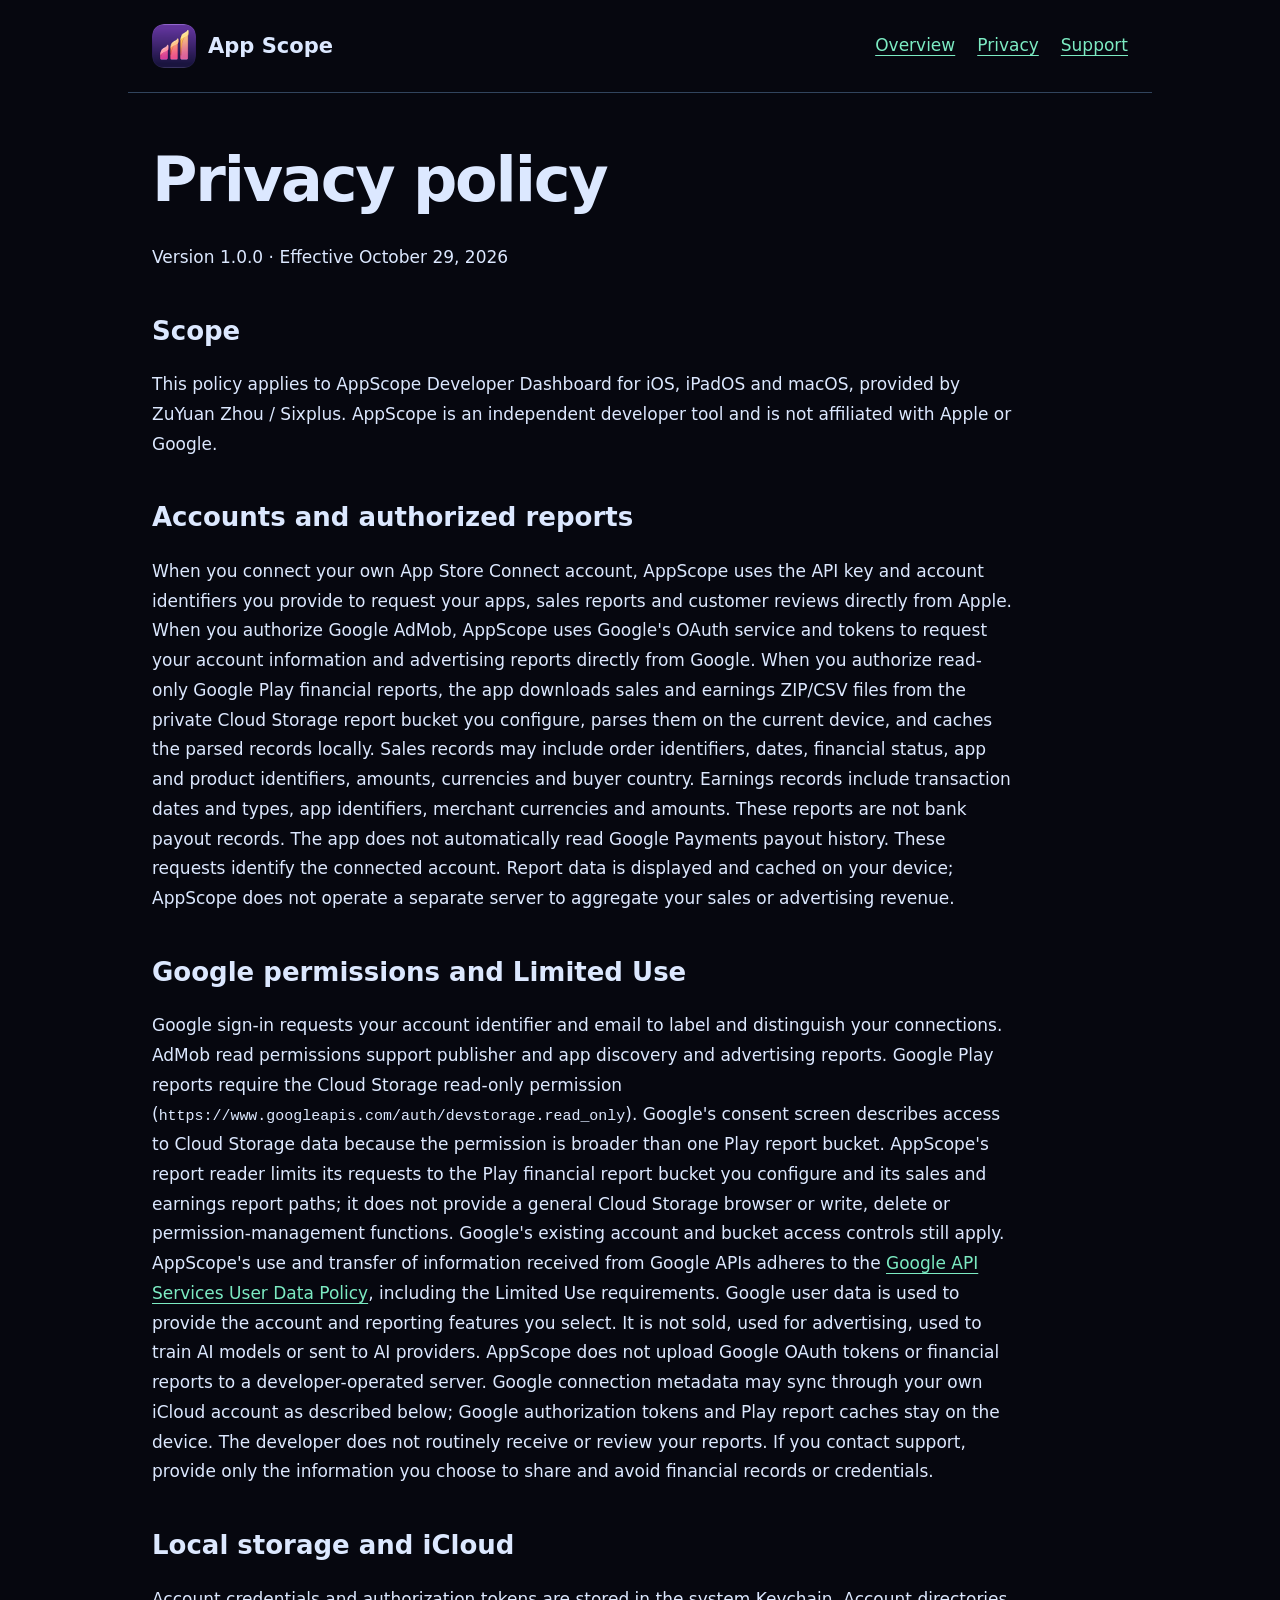
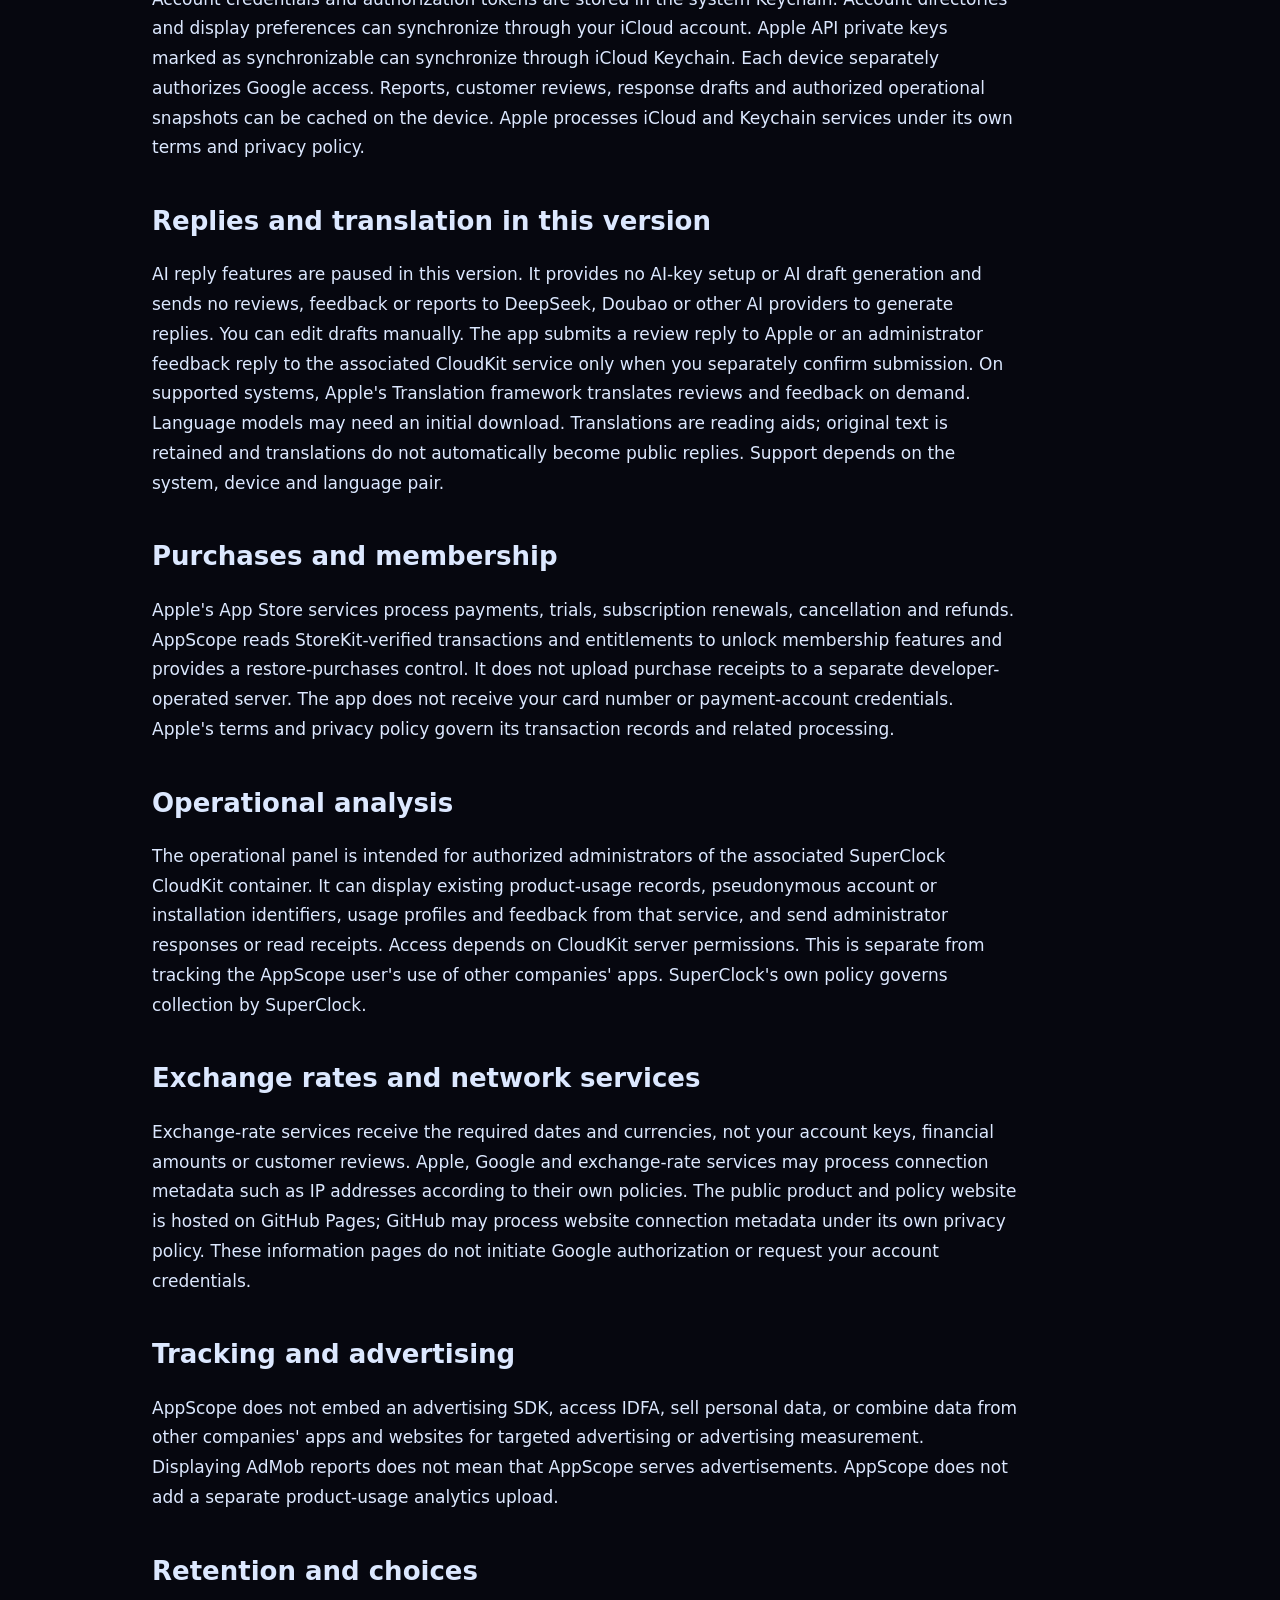
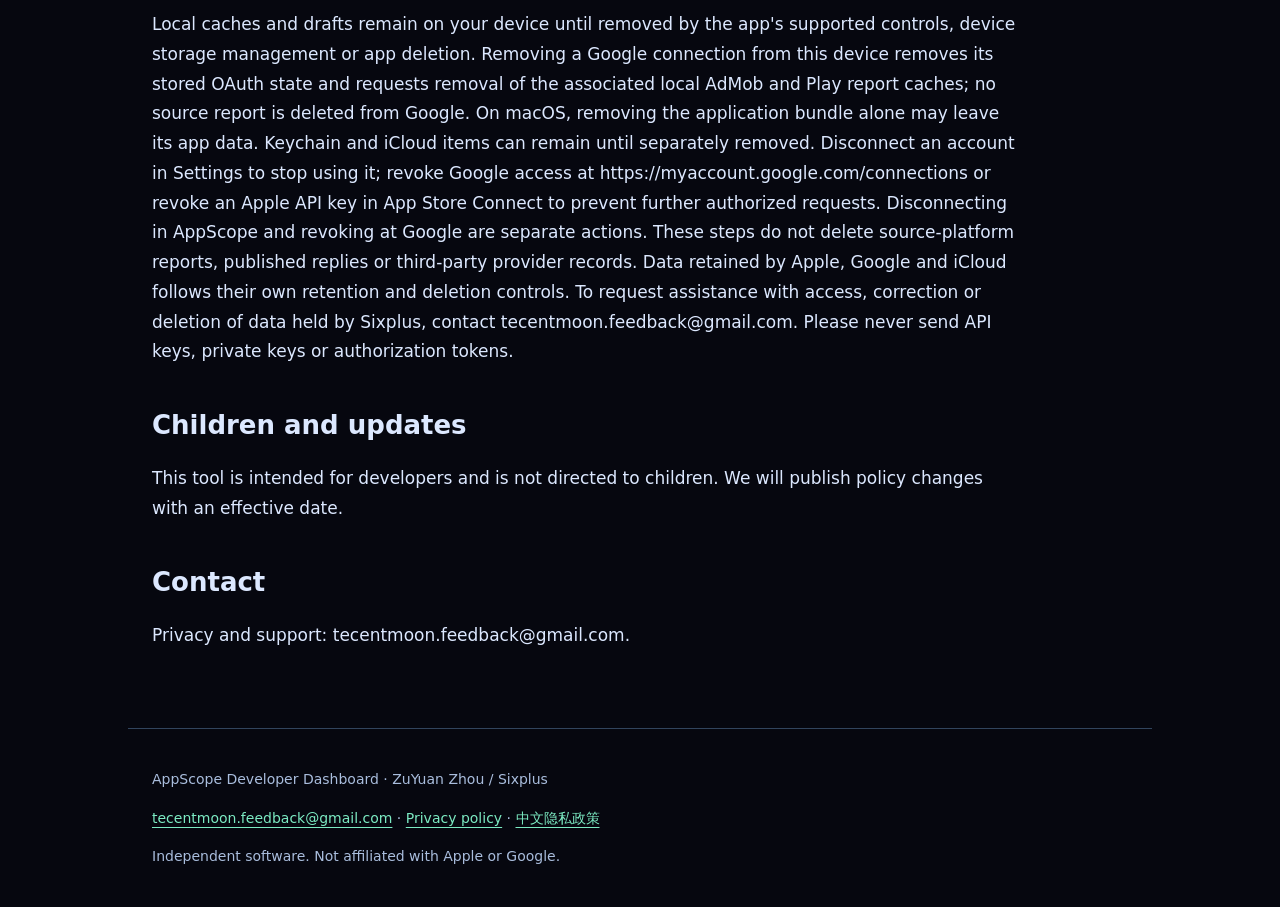
==== privacy/index.html @ 75b71435 "发布 App Scope 产品与 OAuth 隐私支持资料 独立静态站点说明 Apple、AdMob、Play 报表功能，披露只读权限、设备端数据、Limited Use 与撤回方式。包含中英文政策及" ====
<!doctype html>
<html lang="en"><head><meta charset="utf-8">
<meta name="viewport" content="width=device-width,initial-scale=1">
<title>Privacy policy · App Scope</title>
<meta name="description" content="App Scope by ZuYuan Zhou / Sixplus: developer reports, Google permissions, privacy and support.">
<link rel="canonical" href="https://appscope.zhouzuyuan.cn/privacy/">
<link rel="icon" href="/icon.png">
<link rel="stylesheet" href="/style.css"></head>
<body><a class="skip" href="#main">Skip to content</a>
<header><a class="brand" href="/"><img src="/icon.png" alt="" width="44" height="44">App Scope</a>
<nav aria-label="Main navigation"><a href="/">Overview</a><a href="/privacy/">Privacy</a><a href="/support/">Support</a></nav></header>
<main id="main"><h1>Privacy policy</h1><p>Version 1.0.0 · Effective October 29, 2026</p>
<h2>Scope</h2>
<p>This policy applies to AppScope Developer Dashboard for iOS, iPadOS and macOS, provided by ZuYuan Zhou / Sixplus. AppScope is an independent developer tool and is not affiliated with Apple or Google.</p>
<h2>Accounts and authorized reports</h2>
<p>When you connect your own App Store Connect account, AppScope uses the API key and account identifiers you provide to request your apps, sales reports and customer reviews directly from Apple. When you authorize Google AdMob, AppScope uses Google&#x27;s OAuth service and tokens to request your account information and advertising reports directly from Google. When you authorize read-only Google Play financial reports, the app downloads sales and earnings ZIP/CSV files from the private Cloud Storage report bucket you configure, parses them on the current device, and caches the parsed records locally. Sales records may include order identifiers, dates, financial status, app and product identifiers, amounts, currencies and buyer country. Earnings records include transaction dates and types, app identifiers, merchant currencies and amounts. These reports are not bank payout records. The app does not automatically read Google Payments payout history. These requests identify the connected account. Report data is displayed and cached on your device; AppScope does not operate a separate server to aggregate your sales or advertising revenue.</p>
<h2>Google permissions and Limited Use</h2>
<p>Google sign-in requests your account identifier and email to label and distinguish your connections. AdMob read permissions support publisher and app discovery and advertising reports. Google Play reports require the Cloud Storage read-only permission (<code>https://www.googleapis.com/auth/devstorage.read_only</code>). Google&#x27;s consent screen describes access to Cloud Storage data because the permission is broader than one Play report bucket. AppScope&#x27;s report reader limits its requests to the Play financial report bucket you configure and its sales and earnings report paths; it does not provide a general Cloud Storage browser or write, delete or permission-management functions. Google&#x27;s existing account and bucket access controls still apply. AppScope&#x27;s use and transfer of information received from Google APIs adheres to the <a href="https://developers.google.com/terms/api-services-user-data-policy">Google API Services User Data Policy</a>, including the Limited Use requirements. Google user data is used to provide the account and reporting features you select. It is not sold, used for advertising, used to train AI models or sent to AI providers. AppScope does not upload Google OAuth tokens or financial reports to a developer-operated server. Google connection metadata may sync through your own iCloud account as described below; Google authorization tokens and Play report caches stay on the device. The developer does not routinely receive or review your reports. If you contact support, provide only the information you choose to share and avoid financial records or credentials.</p>
<h2>Local storage and iCloud</h2>
<p>Account credentials and authorization tokens are stored in the system Keychain. Account directories and display preferences can synchronize through your iCloud account. Apple API private keys marked as synchronizable can synchronize through iCloud Keychain. Each device separately authorizes Google access. Reports, customer reviews, response drafts and authorized operational snapshots can be cached on the device. Apple processes iCloud and Keychain services under its own terms and privacy policy.</p>
<h2>Replies and translation in this version</h2>
<p>AI reply features are paused in this version. It provides no AI-key setup or AI draft generation and sends no reviews, feedback or reports to DeepSeek, Doubao or other AI providers to generate replies. You can edit drafts manually. The app submits a review reply to Apple or an administrator feedback reply to the associated CloudKit service only when you separately confirm submission. On supported systems, Apple&#x27;s Translation framework translates reviews and feedback on demand. Language models may need an initial download. Translations are reading aids; original text is retained and translations do not automatically become public replies. Support depends on the system, device and language pair.</p>
<h2>Purchases and membership</h2>
<p>Apple&#x27;s App Store services process payments, trials, subscription renewals, cancellation and refunds. AppScope reads StoreKit-verified transactions and entitlements to unlock membership features and provides a restore-purchases control. It does not upload purchase receipts to a separate developer-operated server. The app does not receive your card number or payment-account credentials. Apple&#x27;s terms and privacy policy govern its transaction records and related processing.</p>
<h2>Operational analysis</h2>
<p>The operational panel is intended for authorized administrators of the associated SuperClock CloudKit container. It can display existing product-usage records, pseudonymous account or installation identifiers, usage profiles and feedback from that service, and send administrator responses or read receipts. Access depends on CloudKit server permissions. This is separate from tracking the AppScope user&#x27;s use of other companies&#x27; apps. SuperClock&#x27;s own policy governs collection by SuperClock.</p>
<h2>Exchange rates and network services</h2>
<p>Exchange-rate services receive the required dates and currencies, not your account keys, financial amounts or customer reviews. Apple, Google and exchange-rate services may process connection metadata such as IP addresses according to their own policies. The public product and policy website is hosted on GitHub Pages; GitHub may process website connection metadata under its own privacy policy. These information pages do not initiate Google authorization or request your account credentials.</p>
<h2>Tracking and advertising</h2>
<p>AppScope does not embed an advertising SDK, access IDFA, sell personal data, or combine data from other companies&#x27; apps and websites for targeted advertising or advertising measurement. Displaying AdMob reports does not mean that AppScope serves advertisements. AppScope does not add a separate product-usage analytics upload.</p>
<h2>Retention and choices</h2>
<p>Local caches and drafts remain on your device until removed by the app&#x27;s supported controls, device storage management or app deletion. Removing a Google connection from this device removes its stored OAuth state and requests removal of the associated local AdMob and Play report caches; no source report is deleted from Google. On macOS, removing the application bundle alone may leave its app data. Keychain and iCloud items can remain until separately removed. Disconnect an account in Settings to stop using it; revoke Google access at https://myaccount.google.com/connections or revoke an Apple API key in App Store Connect to prevent further authorized requests. Disconnecting in AppScope and revoking at Google are separate actions. These steps do not delete source-platform reports, published replies or third-party provider records. Data retained by Apple, Google and iCloud follows their own retention and deletion controls. To request assistance with access, correction or deletion of data held by Sixplus, contact tecentmoon.feedback@gmail.com. Please never send API keys, private keys or authorization tokens.</p>
<h2>Children and updates</h2>
<p>This tool is intended for developers and is not directed to children. We will publish policy changes with an effective date.</p>
<h2>Contact</h2>
<p>Privacy and support: tecentmoon.feedback@gmail.com.</p></main>
<footer><p>AppScope Developer Dashboard · ZuYuan Zhou / Sixplus</p>
<p><a href="mailto:tecentmoon.feedback@gmail.com">tecentmoon.feedback@gmail.com</a> · <a href="/privacy/">Privacy policy</a> · <a href="/privacy/zh-Hans/" lang="zh-Hans">中文隐私政策</a></p>
<p>Independent software. Not affiliated with Apple or Google.</p></footer></body></html>
---- style.css ----
:root{color-scheme:dark;--bg:#06070f;--panel:#0b1020;--text:#dce8ff;--muted:#a9bddd;--accent:#7cebc3;--border:#31445d}
*{box-sizing:border-box}body{margin:0;background:var(--bg);color:var(--text);font:17px/1.75 system-ui,-apple-system,BlinkMacSystemFont,"Segoe UI",sans-serif}header,main,footer{max-width:1024px;margin:auto;padding:24px}header{display:flex;justify-content:space-between;align-items:center;gap:22px;border-bottom:1px solid var(--border)}.brand{display:flex;align-items:center;gap:12px;font-weight:700;font-size:21px;text-decoration:none;color:var(--text)}.brand img{border-radius:12px}nav{display:flex;gap:22px}a{color:var(--accent);text-underline-offset:4px}a:hover{text-decoration-thickness:2px}a:focus-visible{outline:3px solid #64d2ff;outline-offset:5px}main{padding-top:52px;padding-bottom:60px}h1{font-size:clamp(34px,6vw,62px);line-height:1.13;letter-spacing:-.035em;margin:0 0 28px}h2{font-size:26px;line-height:1.3;margin-top:42px}h3{font-size:20px;line-height:1.4}p{max-width:80ch}p,li{overflow-wrap:anywhere}.lead{font-size:22px;color:var(--muted)}.eyebrow{font-size:12px;letter-spacing:.16em;color:var(--accent);font-weight:700}.actions{display:flex;gap:24px;align-items:center;flex-wrap:wrap;margin:32px 0 52px}.button{display:inline-block;border:1px solid var(--accent);border-radius:10px;padding:10px 18px;text-decoration:none;font-weight:650}.cards{display:grid;grid-template-columns:repeat(3,1fr);gap:16px}.cards article{background:var(--panel);border:1px solid var(--border);padding:22px;border-radius:14px}.cards h3{margin-top:0}.cards p{font-size:16px;color:var(--muted)}code{font-size:.88em;overflow-wrap:anywhere}footer{border-top:1px solid var(--border);color:var(--muted);font-size:14px}.skip{position:absolute;top:-100px;left:16px;background:var(--panel);padding:12px}.skip:focus{top:8px}li{margin-bottom:12px}@media(max-width:650px){header{align-items:flex-start;flex-direction:column}header,main,footer{padding-left:20px;padding-right:20px}nav{gap:24px}.cards{grid-template-columns:1fr}main{padding-top:36px}h2{font-size:24px}.lead{font-size:20px}}
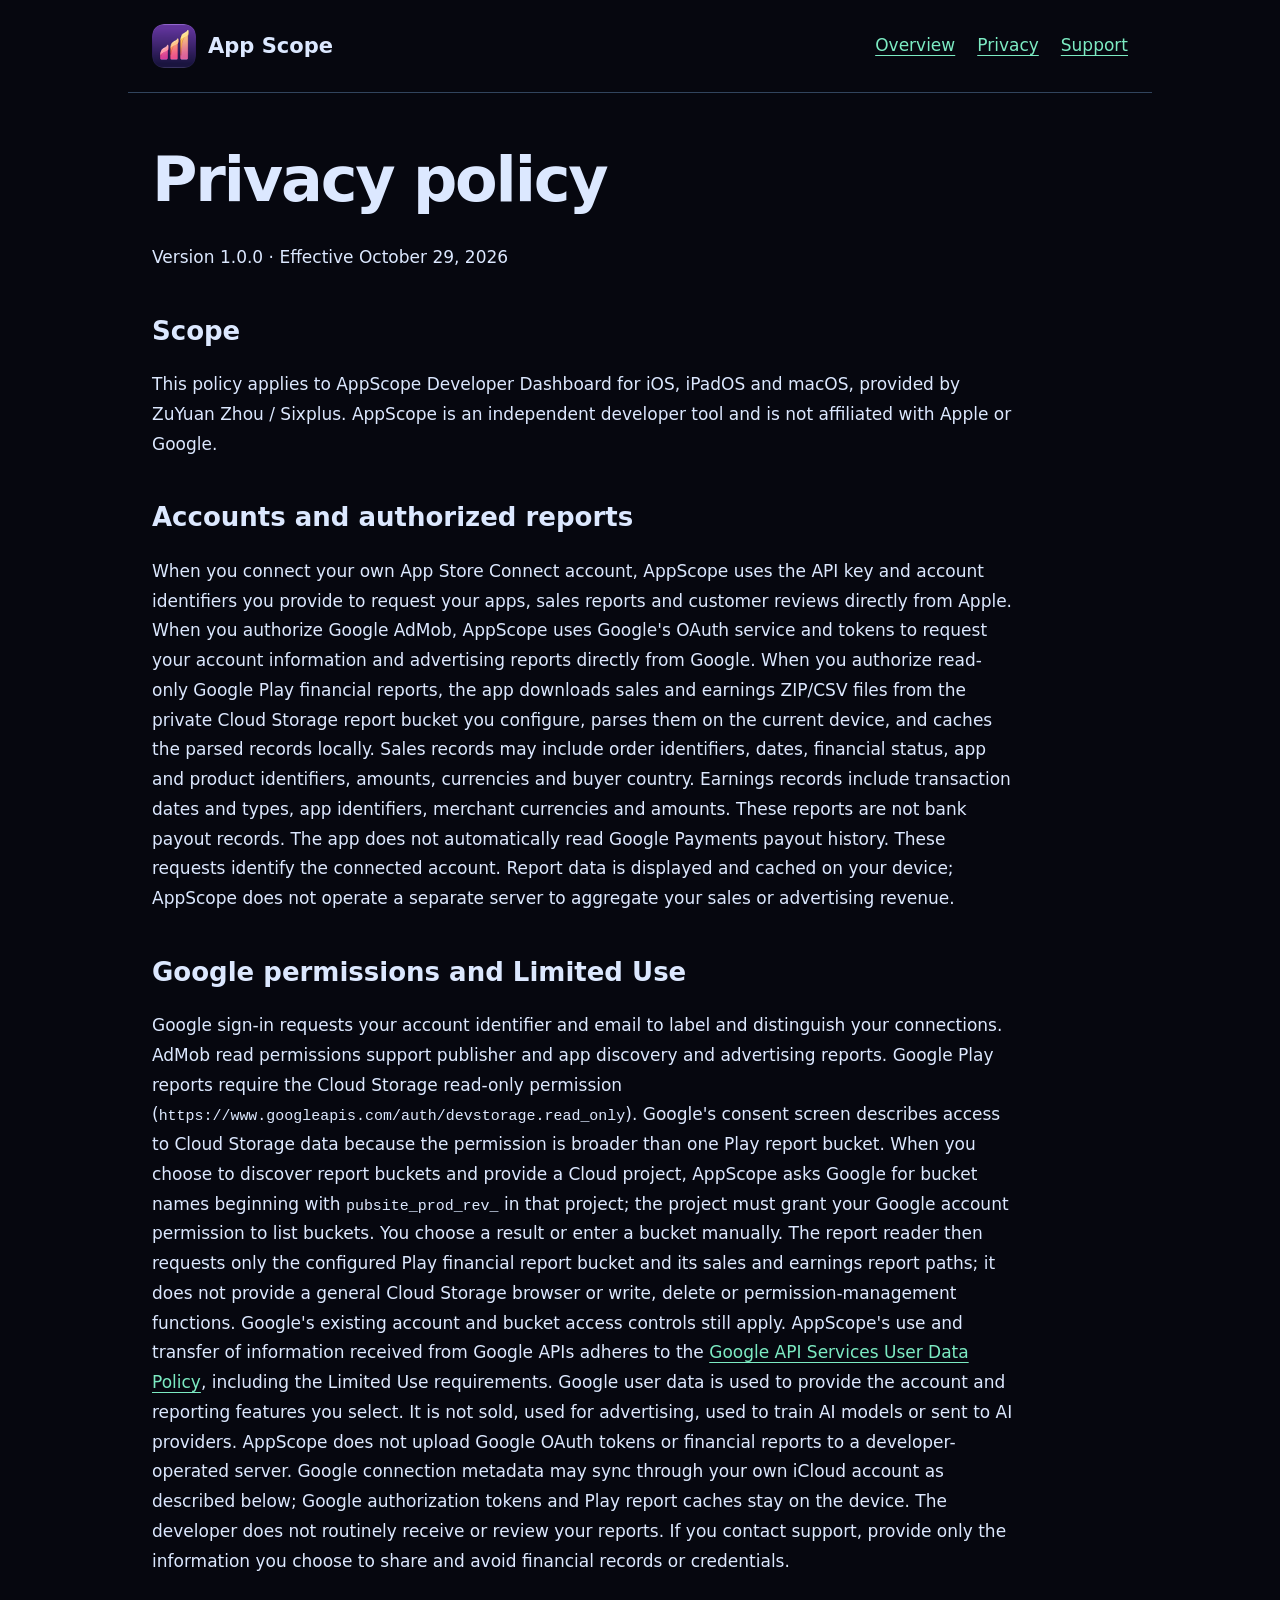
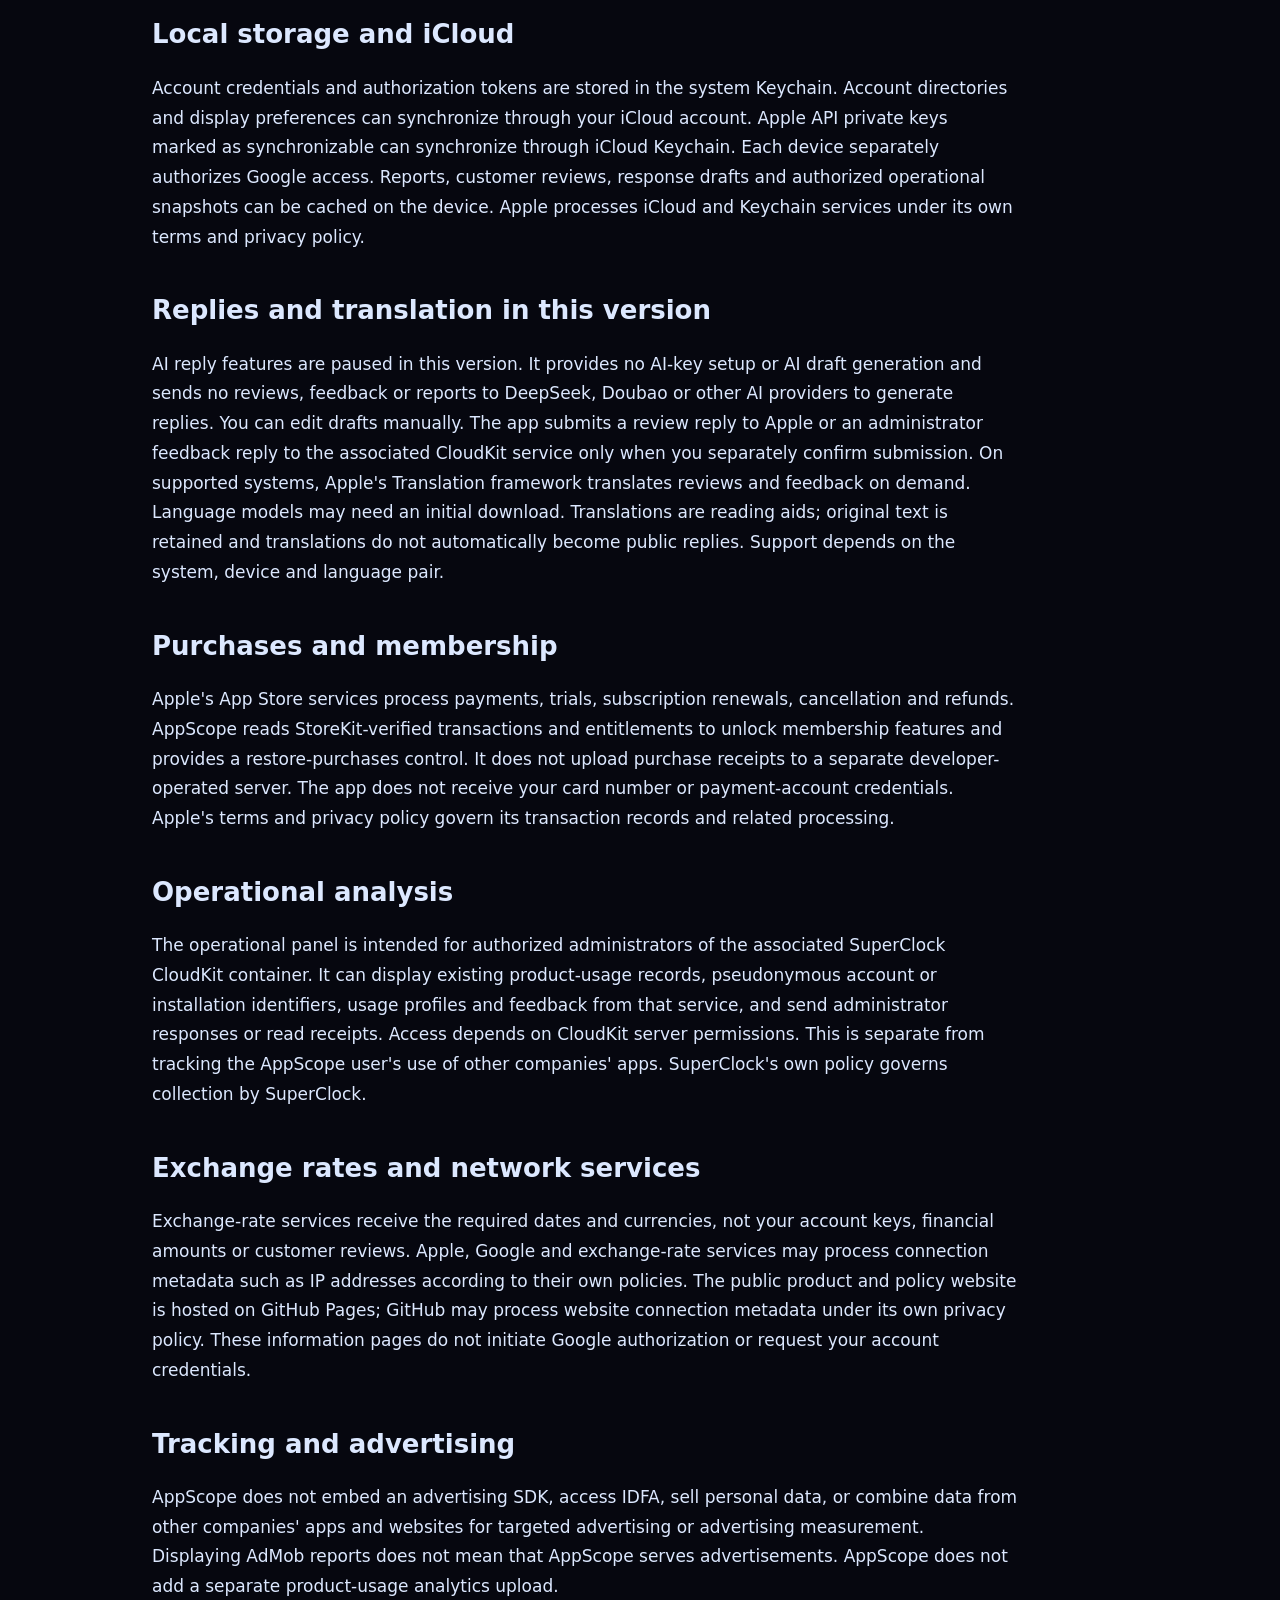
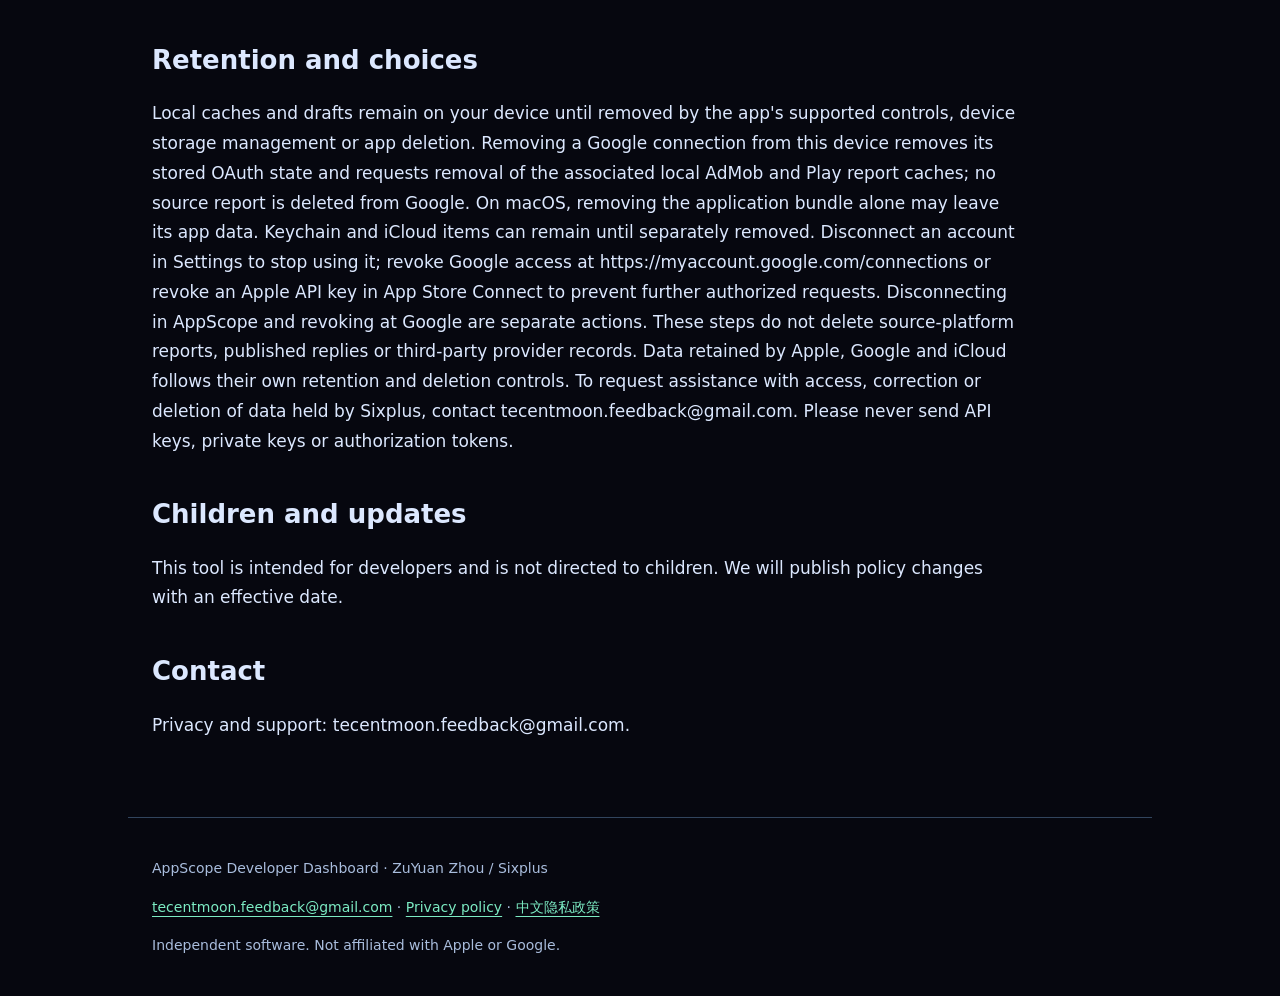
==== commit f1f251a2: "说明指定项目内的报表桶查找与权限边界 更新产品、双语隐私与支持页面，说明按用户指定项目筛选桶名称、需要列举权限及手动回退。未改变域名和图标。" ====
--- a/privacy/index.html
+++ b/privacy/index.html
@@ -15,7 +15,7 @@
 <h2>Accounts and authorized reports</h2>
 <p>When you connect your own App Store Connect account, AppScope uses the API key and account identifiers you provide to request your apps, sales reports and customer reviews directly from Apple. When you authorize Google AdMob, AppScope uses Google&#x27;s OAuth service and tokens to request your account information and advertising reports directly from Google. When you authorize read-only Google Play financial reports, the app downloads sales and earnings ZIP/CSV files from the private Cloud Storage report bucket you configure, parses them on the current device, and caches the parsed records locally. Sales records may include order identifiers, dates, financial status, app and product identifiers, amounts, currencies and buyer country. Earnings records include transaction dates and types, app identifiers, merchant currencies and amounts. These reports are not bank payout records. The app does not automatically read Google Payments payout history. These requests identify the connected account. Report data is displayed and cached on your device; AppScope does not operate a separate server to aggregate your sales or advertising revenue.</p>
 <h2>Google permissions and Limited Use</h2>
-<p>Google sign-in requests your account identifier and email to label and distinguish your connections. AdMob read permissions support publisher and app discovery and advertising reports. Google Play reports require the Cloud Storage read-only permission (<code>https://www.googleapis.com/auth/devstorage.read_only</code>). Google&#x27;s consent screen describes access to Cloud Storage data because the permission is broader than one Play report bucket. AppScope&#x27;s report reader limits its requests to the Play financial report bucket you configure and its sales and earnings report paths; it does not provide a general Cloud Storage browser or write, delete or permission-management functions. Google&#x27;s existing account and bucket access controls still apply. AppScope&#x27;s use and transfer of information received from Google APIs adheres to the <a href="https://developers.google.com/terms/api-services-user-data-policy">Google API Services User Data Policy</a>, including the Limited Use requirements. Google user data is used to provide the account and reporting features you select. It is not sold, used for advertising, used to train AI models or sent to AI providers. AppScope does not upload Google OAuth tokens or financial reports to a developer-operated server. Google connection metadata may sync through your own iCloud account as described below; Google authorization tokens and Play report caches stay on the device. The developer does not routinely receive or review your reports. If you contact support, provide only the information you choose to share and avoid financial records or credentials.</p>
+<p>Google sign-in requests your account identifier and email to label and distinguish your connections. AdMob read permissions support publisher and app discovery and advertising reports. Google Play reports require the Cloud Storage read-only permission (<code>https://www.googleapis.com/auth/devstorage.read_only</code>). Google&#x27;s consent screen describes access to Cloud Storage data because the permission is broader than one Play report bucket. When you choose to discover report buckets and provide a Cloud project, AppScope asks Google for bucket names beginning with <code>pubsite_prod_rev_</code> in that project; the project must grant your Google account permission to list buckets. You choose a result or enter a bucket manually. The report reader then requests only the configured Play financial report bucket and its sales and earnings report paths; it does not provide a general Cloud Storage browser or write, delete or permission-management functions. Google&#x27;s existing account and bucket access controls still apply. AppScope&#x27;s use and transfer of information received from Google APIs adheres to the <a href="https://developers.google.com/terms/api-services-user-data-policy">Google API Services User Data Policy</a>, including the Limited Use requirements. Google user data is used to provide the account and reporting features you select. It is not sold, used for advertising, used to train AI models or sent to AI providers. AppScope does not upload Google OAuth tokens or financial reports to a developer-operated server. Google connection metadata may sync through your own iCloud account as described below; Google authorization tokens and Play report caches stay on the device. The developer does not routinely receive or review your reports. If you contact support, provide only the information you choose to share and avoid financial records or credentials.</p>
 <h2>Local storage and iCloud</h2>
 <p>Account credentials and authorization tokens are stored in the system Keychain. Account directories and display preferences can synchronize through your iCloud account. Apple API private keys marked as synchronizable can synchronize through iCloud Keychain. Each device separately authorizes Google access. Reports, customer reviews, response drafts and authorized operational snapshots can be cached on the device. Apple processes iCloud and Keychain services under its own terms and privacy policy.</p>
 <h2>Replies and translation in this version</h2>
